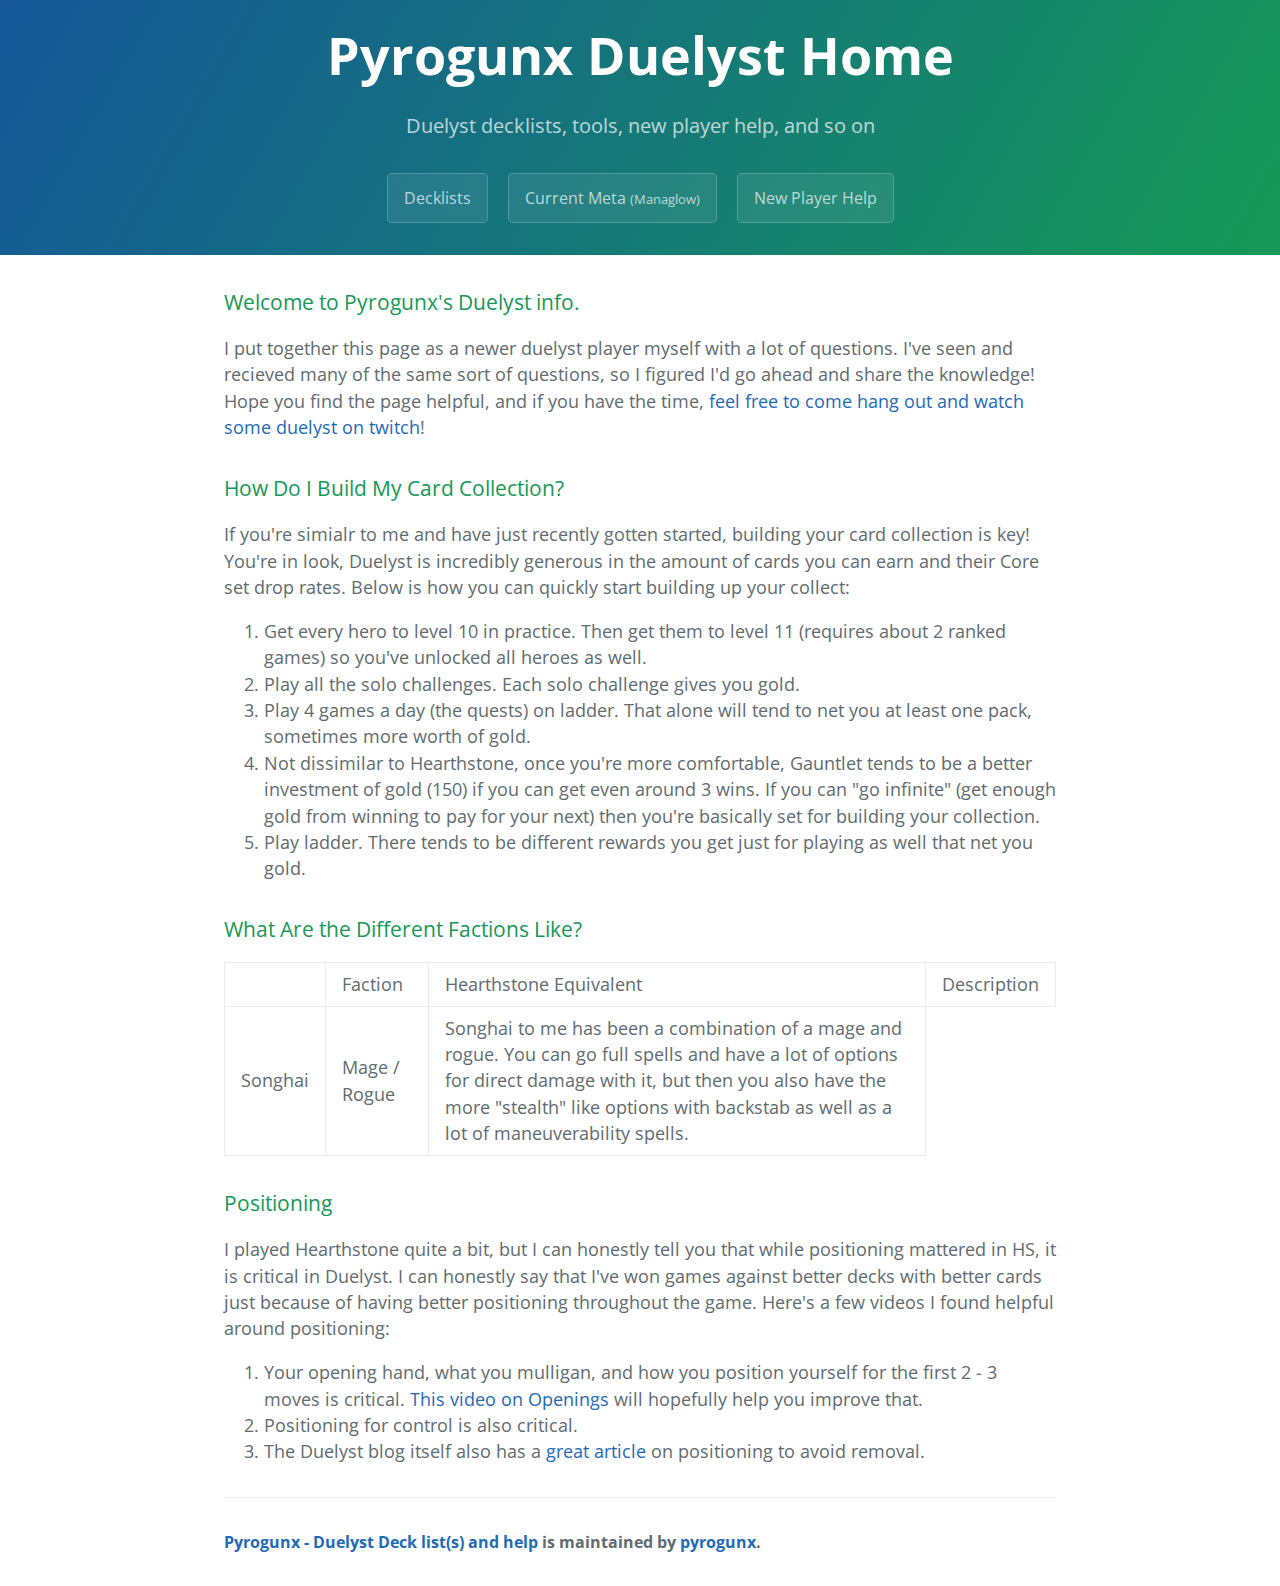
==== index.html @ 137aa5a1 "Update index.html" ====
<!DOCTYPE html>
<html lang="en-us">
  <head>
    <meta charset="UTF-8">
    <title>Duelyst Deck list(s) and Help | Pyrogunx</title>
    <meta name="viewport" content="width=device-width, initial-scale=1">
    <link rel="stylesheet" type="text/css" href="stylesheets/normalize.css" media="screen">
    <link href='https://fonts.googleapis.com/css?family=Open+Sans:400,700' rel='stylesheet' type='text/css'>
    <link rel="stylesheet" type="text/css" href="stylesheets/stylesheet.css" media="screen">
    <link rel="stylesheet" type="text/css" href="stylesheets/github-light.css" media="screen">
  </head>
  <body>
    <section class="page-header">
      <h1 class="project-name">Pyrogunx Duelyst Home</h1>
      <h2 class="project-tagline">Duelyst decklists, tools, new player help, and so on</h2>
      <div>
        <a href="/duelyst/" class="btn">Decklists</a>
        <a href="http://managlow.com/manaranks/" class="btn">Current Meta <small>(Managlow)</small></a>
        <a href="/new-player-help.html" class="btn">New Player Help</a>
      </div>
    </section>

    <section class="main-content">
      <h3>
<a id="welcome-to-github-pages" class="anchor" href="#welcome-to-github-pages" aria-hidden="true"><span aria-hidden="true" class="octicon octicon-link"></span></a>Welcome to Pyrogunx's Duelyst info.</h3>

<p>I put together this page as a newer duelyst player myself with a lot of questions. I've seen and recieved many of the same sort of questions, so I figured I'd go ahead and share the knowledge! Hope you find the page helpful, and if you have the time, <a href="http://www.twitch.tv/pyrogunx">feel free to come hang out and watch some duelyst on twitch</a>!</p>

<h3>
<a id="designer-templates" class="anchor" href="#designer-templates" aria-hidden="true"><span aria-hidden="true" class="octicon octicon-link"></span></a>How Do I Build My Card Collection?</h3>

<p>If you're simialr to me and have just recently gotten started, building your card collection is key! You're in look, Duelyst is incredibly generous in the amount of cards you can earn and their Core set drop rates. Below is how you can quickly start building up your collect:</p>
<ol>
  <li>Get every hero to level 10 in practice. Then get them to level 11 (requires about 2 ranked games) so you've unlocked all heroes as well.</li>
  <li>Play all the solo challenges. Each solo challenge gives you gold.</li>
  <li>Play 4 games a day (the quests) on ladder. That alone will tend to net you at least one pack, sometimes more worth of gold.</li>
  <li>Not dissimilar to Hearthstone, once you're more comfortable, Gauntlet tends to be a better investment of gold (150) if you can get even around 3 wins. If you can "go infinite" (get enough gold from winning to pay for your next) then you're basically set for building your collection.</li>
  <li>Play ladder. There tends to be different rewards you get just for playing as well that net you gold.</li>
</ol>

<h3>
<a id="creating-pages-manually" class="anchor" href="#creating-pages-manually" aria-hidden="true"><span aria-hidden="true" class="octicon octicon-link"></span></a>What Are the Different Factions Like?</h3>

<p>
<table>
  <th>
    <td>Faction</td>
    <td>Hearthstone Equivalent</td>
    <td>Description</td>
  </th>
  <tr>
    <td>Songhai</td>
    <td>Mage / Rogue</td>
    <td>Songhai to me has been a combination of a mage and rogue. You can go full spells and have a lot of options for direct damage with it, but then you also have the more "stealth" like options with backstab as well as a lot of maneuverability spells.</td>
  </tr>
  
</table>  
  
</p>

<h3>
<a id="authors-and-contributors" class="anchor" href="#authors-and-contributors" aria-hidden="true"><span aria-hidden="true" class="octicon octicon-link"></span></a>Positioning</h3>

<p>I played Hearthstone quite a bit, but I can honestly tell you that while positioning mattered in HS, it is critical in Duelyst. I can honestly say that I've won games against better decks with better cards just because of having better positioning throughout the game. Here's a few videos I found helpful around positioning:
<ol>
  <li>Your opening hand, what you mulligan, and how you position yourself for the first 2 - 3 moves is critical. <a href="https://www.youtube.com/watch?v=bjh1BRAqqIk">This video on Openings</a> will hopefully help you improve that.</li>
  <li>Positioning for control is also critical.</li>
  <li>The Duelyst blog itself also has a <a href="https://news.duelyst.com/positioning-202-conservative-combat/">great article</a> on positioning to avoid removal.</li>
</ol>
</p>
      <footer class="site-footer">
        <span class="site-footer-owner"><a href="https://github.com/pyrogunx/duelyst">Pyrogunx - Duelyst Deck list(s) and help</a> is maintained by <a href="https://github.com/pyrogunx">pyrogunx</a>.</span>
      </footer>

    </section>

  
  </body>
</html>
---- stylesheets/stylesheet.css ----
* {
  box-sizing: border-box; }

body {
  padding: 0;
  margin: 0;
  font-family: "Open Sans", "Helvetica Neue", Helvetica, Arial, sans-serif;
  font-size: 16px;
  line-height: 1.5;
  color: #606c71; }

a {
  color: #1e6bb8;
  text-decoration: none; }
  a:hover {
    text-decoration: underline; }

.btn {
  display: inline-block;
  margin-bottom: 1rem;
  color: rgba(255, 255, 255, 0.7);
  background-color: rgba(255, 255, 255, 0.08);
  border-color: rgba(255, 255, 255, 0.2);
  border-style: solid;
  border-width: 1px;
  border-radius: 0.3rem;
  transition: color 0.2s, background-color 0.2s, border-color 0.2s; }
  .btn + .btn {
    margin-left: 1rem; }

.btn:hover {
  color: rgba(255, 255, 255, 0.8);
  text-decoration: none;
  background-color: rgba(255, 255, 255, 0.2);
  border-color: rgba(255, 255, 255, 0.3); }

@media screen and (min-width: 64em) {
  .btn {
    padding: 0.75rem 1rem; } }

@media screen and (min-width: 42em) and (max-width: 64em) {
  .btn {
    padding: 0.6rem 0.9rem;
    font-size: 0.9rem; } }

@media screen and (max-width: 42em) {
  .btn {
    display: block;
    width: 100%;
    padding: 0.75rem;
    font-size: 0.9rem; }
    .btn + .btn {
      margin-top: 1rem;
      margin-left: 0; } }

.page-header {
  color: #fff;
  text-align: center;
  background-color: #159957;
  background-image: linear-gradient(120deg, #155799, #159957); }

@media screen and (min-width: 64em) {
  .page-header {
    padding: 1rem 6rem; } }

@media screen and (min-width: 42em) and (max-width: 64em) {
  .page-header {
    padding: 3rem 4rem; } }

@media screen and (max-width: 42em) {
  .page-header {
    padding: 2rem 1rem; } }

.project-name {
  margin-top: 0;
  margin-bottom: 0.1rem; }

@media screen and (min-width: 64em) {
  .project-name {
    font-size: 3.25rem; } }

@media screen and (min-width: 42em) and (max-width: 64em) {
  .project-name {
    font-size: 2.25rem; } }

@media screen and (max-width: 42em) {
  .project-name {
    font-size: 1.75rem; } }

.project-tagline {
  margin-bottom: 2rem;
  font-weight: normal;
  opacity: 0.7; }

@media screen and (min-width: 64em) {
  .project-tagline {
    font-size: 1.25rem; } }

@media screen and (min-width: 42em) and (max-width: 64em) {
  .project-tagline {
    font-size: 1.15rem; } }

@media screen and (max-width: 42em) {
  .project-tagline {
    font-size: 1rem; } }

.main-content :first-child {
  margin-top: 0; }
.main-content img {
  max-width: 100%; }
.main-content h1, .main-content h2, .main-content h3, .main-content h4, .main-content h5, .main-content h6 {
  margin-top: 2rem;
  margin-bottom: 1rem;
  font-weight: normal;
  color: #159957; }
.main-content p {
  margin-bottom: 1em; }
.main-content code {
  padding: 2px 4px;
  font-family: Consolas, "Liberation Mono", Menlo, Courier, monospace;
  font-size: 0.9rem;
  color: #383e41;
  background-color: #f3f6fa;
  border-radius: 0.3rem; }
.main-content pre {
  padding: 0.8rem;
  margin-top: 0;
  margin-bottom: 1rem;
  font: 1rem Consolas, "Liberation Mono", Menlo, Courier, monospace;
  color: #567482;
  word-wrap: normal;
  background-color: #f3f6fa;
  border: solid 1px #dce6f0;
  border-radius: 0.3rem; }
  .main-content pre > code {
    padding: 0;
    margin: 0;
    font-size: 0.9rem;
    color: #567482;
    word-break: normal;
    white-space: pre;
    background: transparent;
    border: 0; }
.main-content .highlight {
  margin-bottom: 1rem; }
  .main-content .highlight pre {
    margin-bottom: 0;
    word-break: normal; }
.main-content .highlight pre, .main-content pre {
  padding: 0.8rem;
  overflow: auto;
  font-size: 0.9rem;
  line-height: 1.45;
  border-radius: 0.3rem; }
.main-content pre code, .main-content pre tt {
  display: inline;
  max-width: initial;
  padding: 0;
  margin: 0;
  overflow: initial;
  line-height: inherit;
  word-wrap: normal;
  background-color: transparent;
  border: 0; }
  .main-content pre code:before, .main-content pre code:after, .main-content pre tt:before, .main-content pre tt:after {
    content: normal; }
.main-content ul, .main-content ol {
  margin-top: 0; }
.main-content blockquote {
  padding: 0 1rem;
  margin-left: 0;
  color: #819198;
  border-left: 0.3rem solid #dce6f0; }
  .main-content blockquote > :first-child {
    margin-top: 0; }
  .main-content blockquote > :last-child {
    margin-bottom: 0; }
.main-content table {
  display: block;
  width: 100%;
  overflow: auto;
  word-break: normal;
  word-break: keep-all; }
  .main-content table th {
    font-weight: bold; }
  .main-content table th, .main-content table td {
    padding: 0.5rem 1rem;
    border: 1px solid #e9ebec; }
.main-content dl {
  padding: 0; }
  .main-content dl dt {
    padding: 0;
    margin-top: 1rem;
    font-size: 1rem;
    font-weight: bold; }
  .main-content dl dd {
    padding: 0;
    margin-bottom: 1rem; }
.main-content hr {
  height: 2px;
  padding: 0;
  margin: 1rem 0;
  background-color: #eff0f1;
  border: 0; }

@media screen and (min-width: 64em) {
  .main-content {
    max-width: 64rem;
    padding: 2rem 6rem;
    margin: 0 auto;
    font-size: 1.1rem; } }

@media screen and (min-width: 42em) and (max-width: 64em) {
  .main-content {
    padding: 2rem 4rem;
    font-size: 1.1rem; } }

@media screen and (max-width: 42em) {
  .main-content {
    padding: 2rem 1rem;
    font-size: 1rem; } }

.site-footer {
  padding-top: 2rem;
  margin-top: 2rem;
  border-top: solid 1px #eff0f1; }

.site-footer-owner {
  display: block;
  font-weight: bold; }

.site-footer-credits {
  color: #819198; }

@media screen and (min-width: 64em) {
  .site-footer {
    font-size: 1rem; } }

@media screen and (min-width: 42em) and (max-width: 64em) {
  .site-footer {
    font-size: 1rem; } }

@media screen and (max-width: 42em) {
  .site-footer {
    font-size: 0.9rem; } }
---- stylesheets/github-light.css ----
/*
The MIT License (MIT)

Copyright (c) 2016 GitHub, Inc.

Permission is hereby granted, free of charge, to any person obtaining a copy
of this software and associated documentation files (the "Software"), to deal
in the Software without restriction, including without limitation the rights
to use, copy, modify, merge, publish, distribute, sublicense, and/or sell
copies of the Software, and to permit persons to whom the Software is
furnished to do so, subject to the following conditions:

The above copyright notice and this permission notice shall be included in all
copies or substantial portions of the Software.

THE SOFTWARE IS PROVIDED "AS IS", WITHOUT WARRANTY OF ANY KIND, EXPRESS OR
IMPLIED, INCLUDING BUT NOT LIMITED TO THE WARRANTIES OF MERCHANTABILITY,
FITNESS FOR A PARTICULAR PURPOSE AND NONINFRINGEMENT. IN NO EVENT SHALL THE
AUTHORS OR COPYRIGHT HOLDERS BE LIABLE FOR ANY CLAIM, DAMAGES OR OTHER
LIABILITY, WHETHER IN AN ACTION OF CONTRACT, TORT OR OTHERWISE, ARISING FROM,
OUT OF OR IN CONNECTION WITH THE SOFTWARE OR THE USE OR OTHER DEALINGS IN THE
SOFTWARE.

*/

.pl-c /* comment */ {
  color: #969896;
}

.pl-c1 /* constant, variable.other.constant, support, meta.property-name, support.constant, support.variable, meta.module-reference, markup.raw, meta.diff.header */,
.pl-s .pl-v /* string variable */ {
  color: #0086b3;
}

.pl-e /* entity */,
.pl-en /* entity.name */ {
  color: #795da3;
}

.pl-smi /* variable.parameter.function, storage.modifier.package, storage.modifier.import, storage.type.java, variable.other */,
.pl-s .pl-s1 /* string source */ {
  color: #333;
}

.pl-ent /* entity.name.tag */ {
  color: #63a35c;
}

.pl-k /* keyword, storage, storage.type */ {
  color: #a71d5d;
}

.pl-s /* string */,
.pl-pds /* punctuation.definition.string, string.regexp.character-class */,
.pl-s .pl-pse .pl-s1 /* string punctuation.section.embedded source */,
.pl-sr /* string.regexp */,
.pl-sr .pl-cce /* string.regexp constant.character.escape */,
.pl-sr .pl-sre /* string.regexp source.ruby.embedded */,
.pl-sr .pl-sra /* string.regexp string.regexp.arbitrary-repitition */ {
  color: #183691;
}

.pl-v /* variable */ {
  color: #ed6a43;
}

.pl-id /* invalid.deprecated */ {
  color: #b52a1d;
}

.pl-ii /* invalid.illegal */ {
  color: #f8f8f8;
  background-color: #b52a1d;
}

.pl-sr .pl-cce /* string.regexp constant.character.escape */ {
  font-weight: bold;
  color: #63a35c;
}

.pl-ml /* markup.list */ {
  color: #693a17;
}

.pl-mh /* markup.heading */,
.pl-mh .pl-en /* markup.heading entity.name */,
.pl-ms /* meta.separator */ {
  font-weight: bold;
  color: #1d3e81;
}

.pl-mq /* markup.quote */ {
  color: #008080;
}

.pl-mi /* markup.italic */ {
  font-style: italic;
  color: #333;
}

.pl-mb /* markup.bold */ {
  font-weight: bold;
  color: #333;
}

.pl-md /* markup.deleted, meta.diff.header.from-file */ {
  color: #bd2c00;
  background-color: #ffecec;
}

.pl-mi1 /* markup.inserted, meta.diff.header.to-file */ {
  color: #55a532;
  background-color: #eaffea;
}

.pl-mdr /* meta.diff.range */ {
  font-weight: bold;
  color: #795da3;
}

.pl-mo /* meta.output */ {
  color: #1d3e81;
}
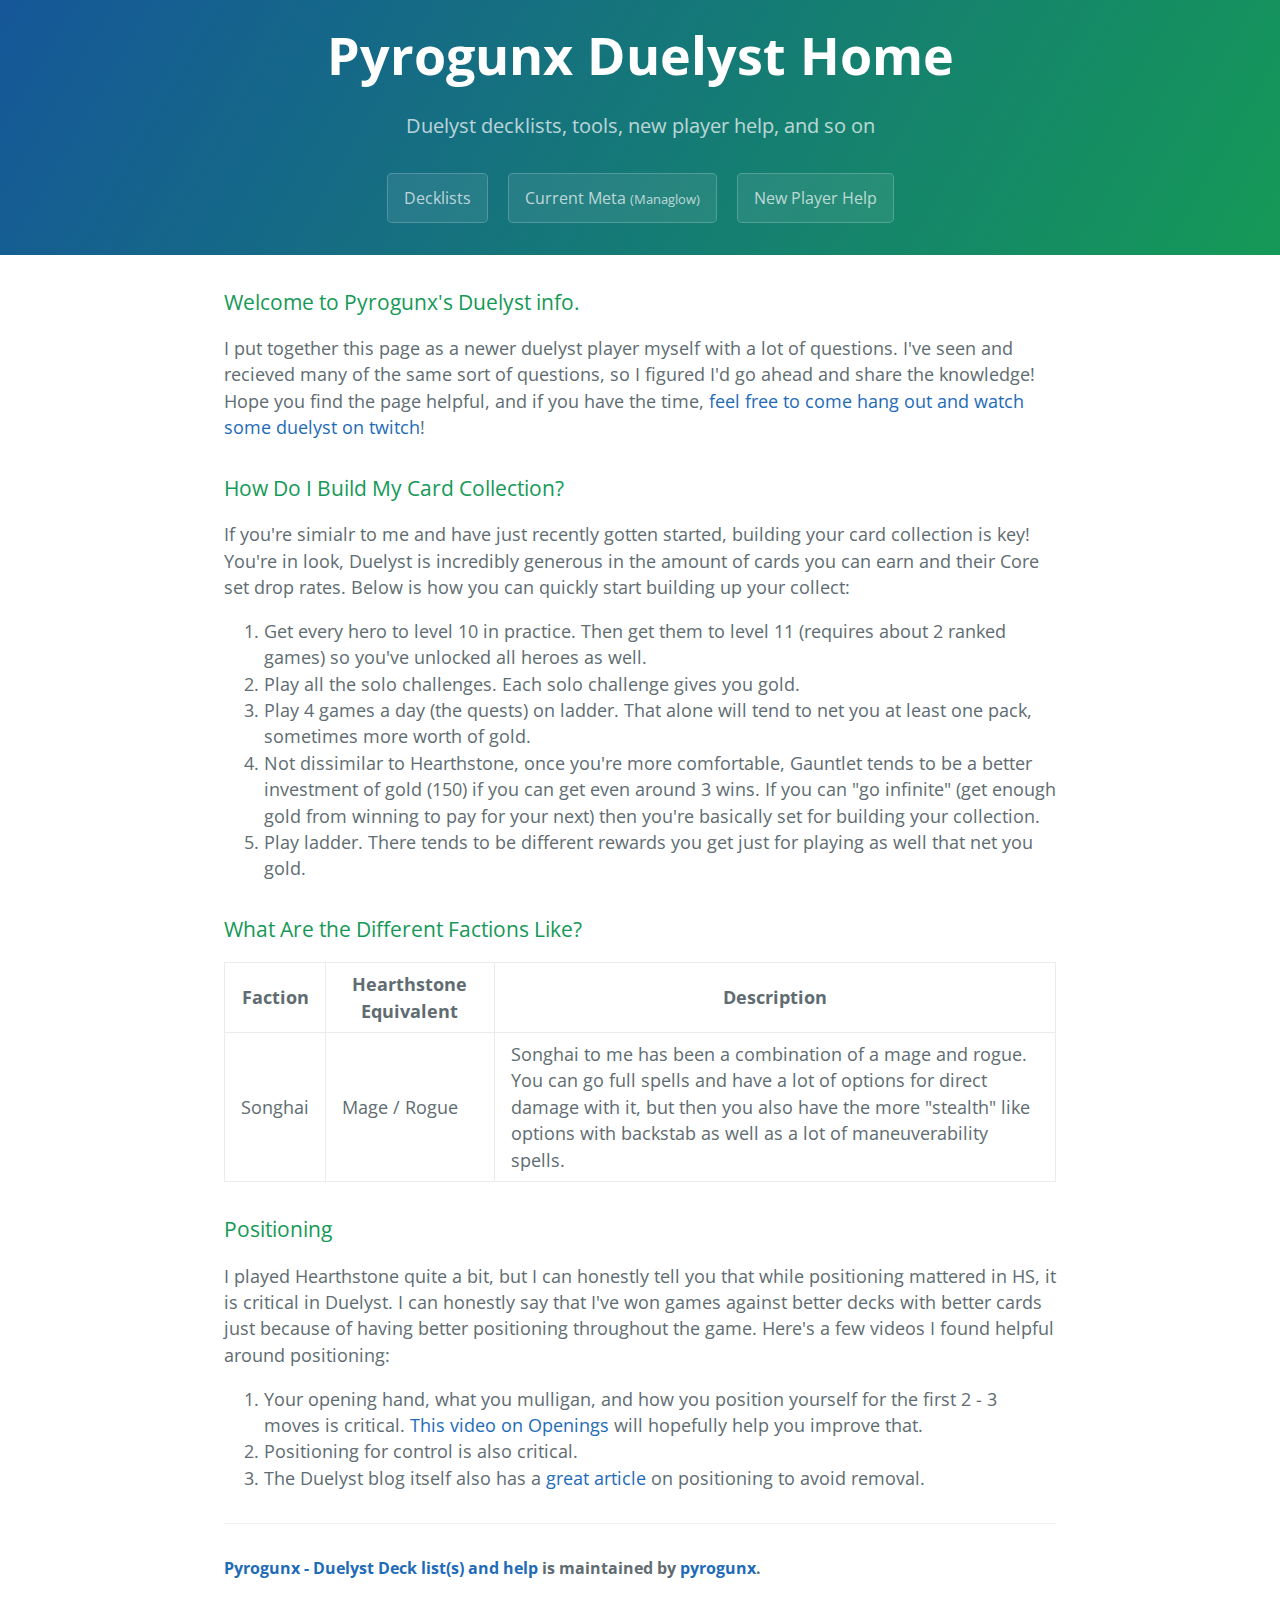
==== commit 0b46d0bb: "Update index.html" ====
--- a/index.html
+++ b/index.html
@@ -43,11 +43,11 @@
 
 <p>
 <table>
-  <th>
-    <td>Faction</td>
-    <td>Hearthstone Equivalent</td>
-    <td>Description</td>
-  </th>
+  <tr>
+    <th>Faction</th>
+    <th>Hearthstone Equivalent</th>
+    <th>Description</th>
+  </tr>
   <tr>
     <td>Songhai</td>
     <td>Mage / Rogue</td>
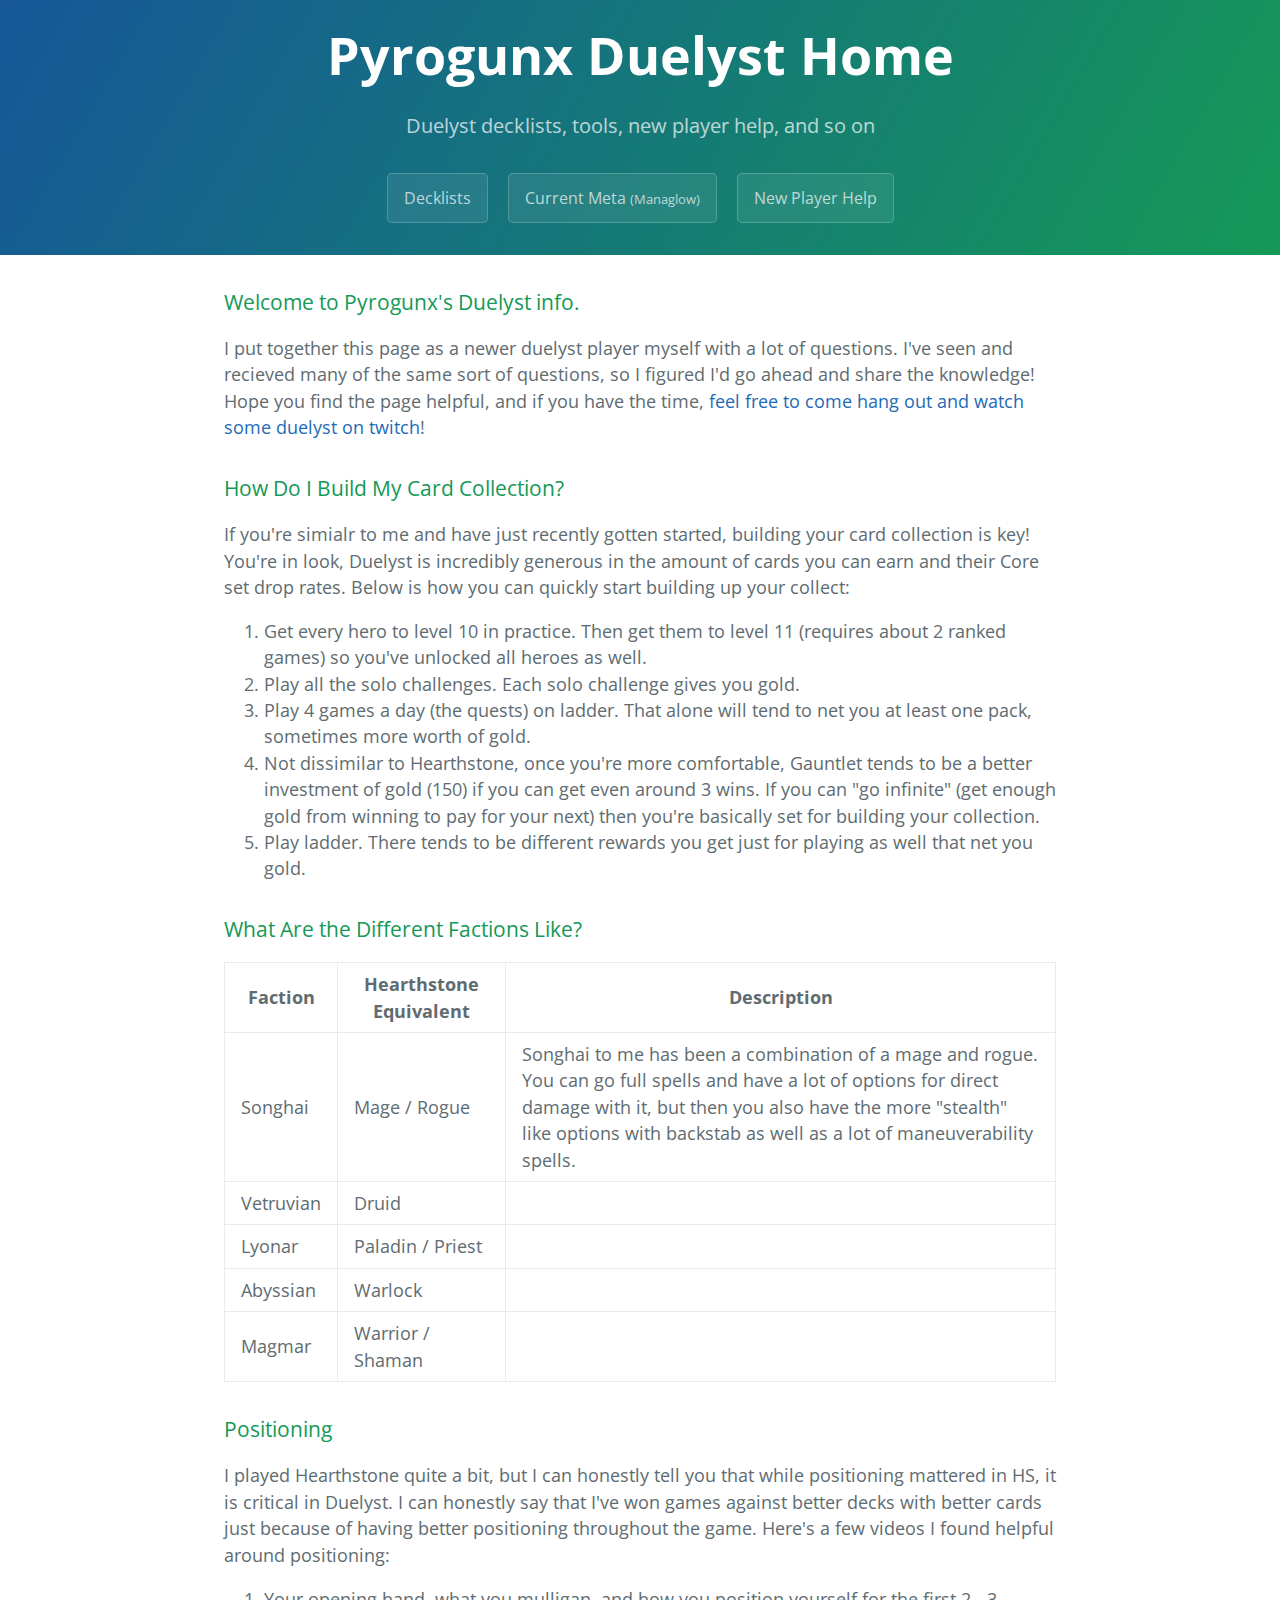
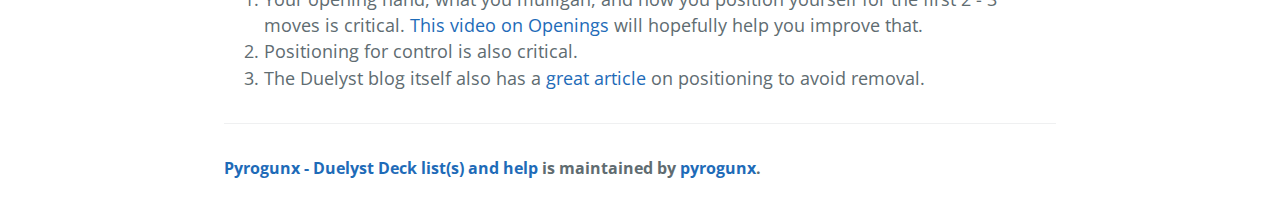
==== commit 96c340f6: "Update index.html" ====
--- a/index.html
+++ b/index.html
@@ -53,7 +53,26 @@
     <td>Mage / Rogue</td>
     <td>Songhai to me has been a combination of a mage and rogue. You can go full spells and have a lot of options for direct damage with it, but then you also have the more "stealth" like options with backstab as well as a lot of maneuverability spells.</td>
   </tr>
-  
+  <tr>
+    <td>Vetruvian</td>
+    <td>Druid</td>
+    <td></td>
+  </tr>
+  <tr>
+    <td>Lyonar</td>
+    <td>Paladin / Priest</td>
+    <td></td>
+  </tr>
+  <tr>
+    <td>Abyssian</td>
+    <td>Warlock</td>
+    <td></td>
+  </tr>
+  <tr>
+    <td>Magmar</td>
+    <td>Warrior / Shaman</td>
+    <td></td>
+  </tr>
 </table>  
   
 </p>
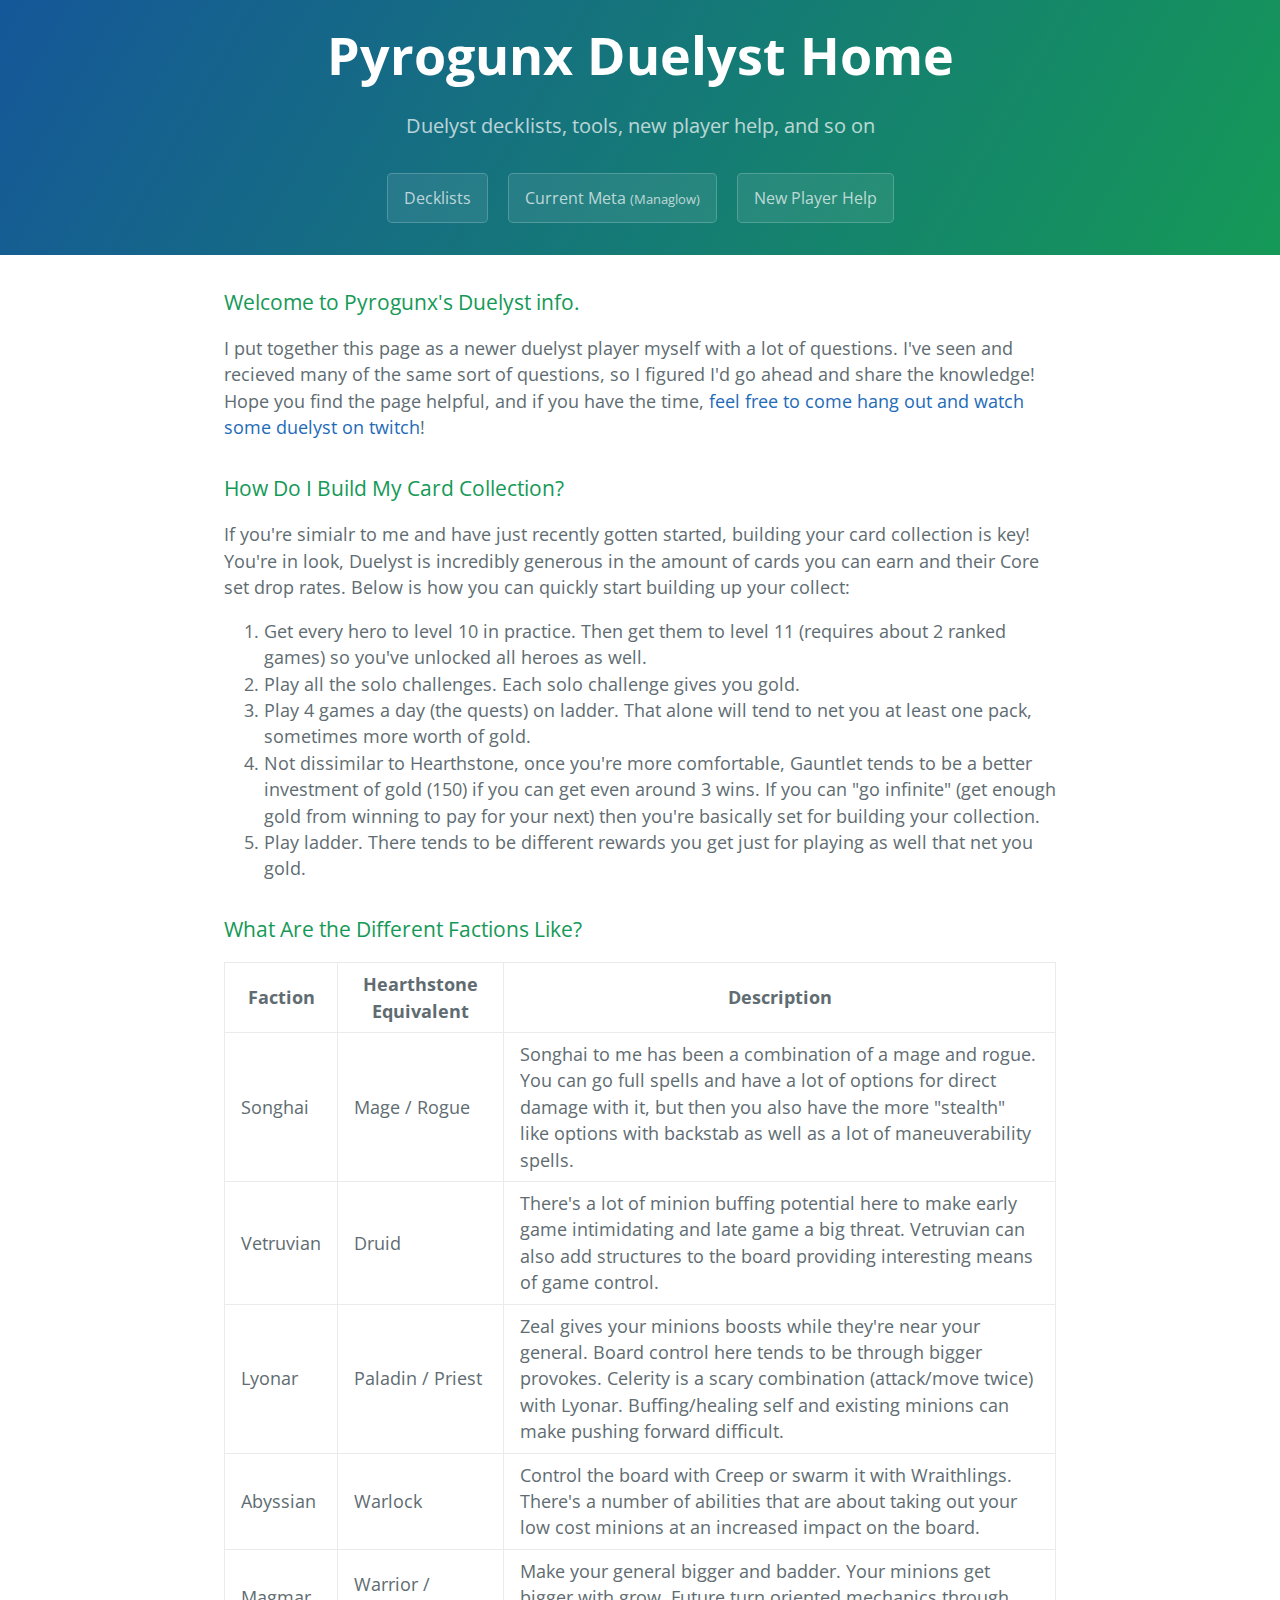
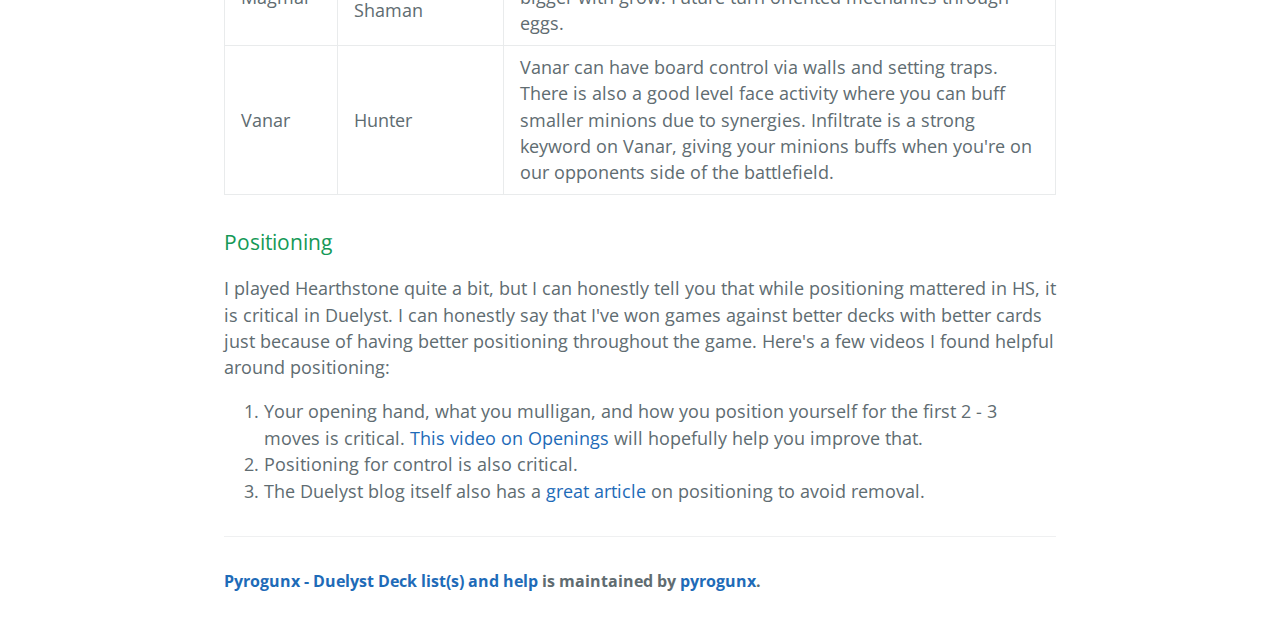
==== commit 7f32c66c: "Update index.html" ====
--- a/index.html
+++ b/index.html
@@ -56,22 +56,27 @@
   <tr>
     <td>Vetruvian</td>
     <td>Druid</td>
-    <td></td>
+    <td>There's a lot of minion buffing potential here to make early game intimidating and late game a big threat. Vetruvian can also add structures to the board providing interesting means of game control.</td>
   </tr>
   <tr>
     <td>Lyonar</td>
     <td>Paladin / Priest</td>
-    <td></td>
+    <td>Zeal gives your minions boosts while they're near your general. Board control here tends to be through bigger provokes. Celerity is a scary combination (attack/move twice) with Lyonar. Buffing/healing self and existing minions can make pushing forward difficult.</td>
   </tr>
   <tr>
     <td>Abyssian</td>
     <td>Warlock</td>
-    <td></td>
+    <td>Control the board with Creep or swarm it with Wraithlings. There's a number of abilities that are about taking out your low cost minions at an increased impact on the board.</td>
   </tr>
   <tr>
     <td>Magmar</td>
     <td>Warrior / Shaman</td>
-    <td></td>
+    <td>Make your general bigger and badder. Your minions get bigger with grow. Future turn oriented mechanics through eggs.</td>
+  </tr>
+  <tr>
+    <td>Vanar</td>
+    <td>Hunter</td>
+    <td>Vanar can have board control via walls and setting traps. There is also a good level face activity where you can buff smaller minions due to synergies. Infiltrate is a strong keyword on Vanar, giving your minions buffs when you're on our opponents side of the battlefield.</td>
   </tr>
 </table>  
   
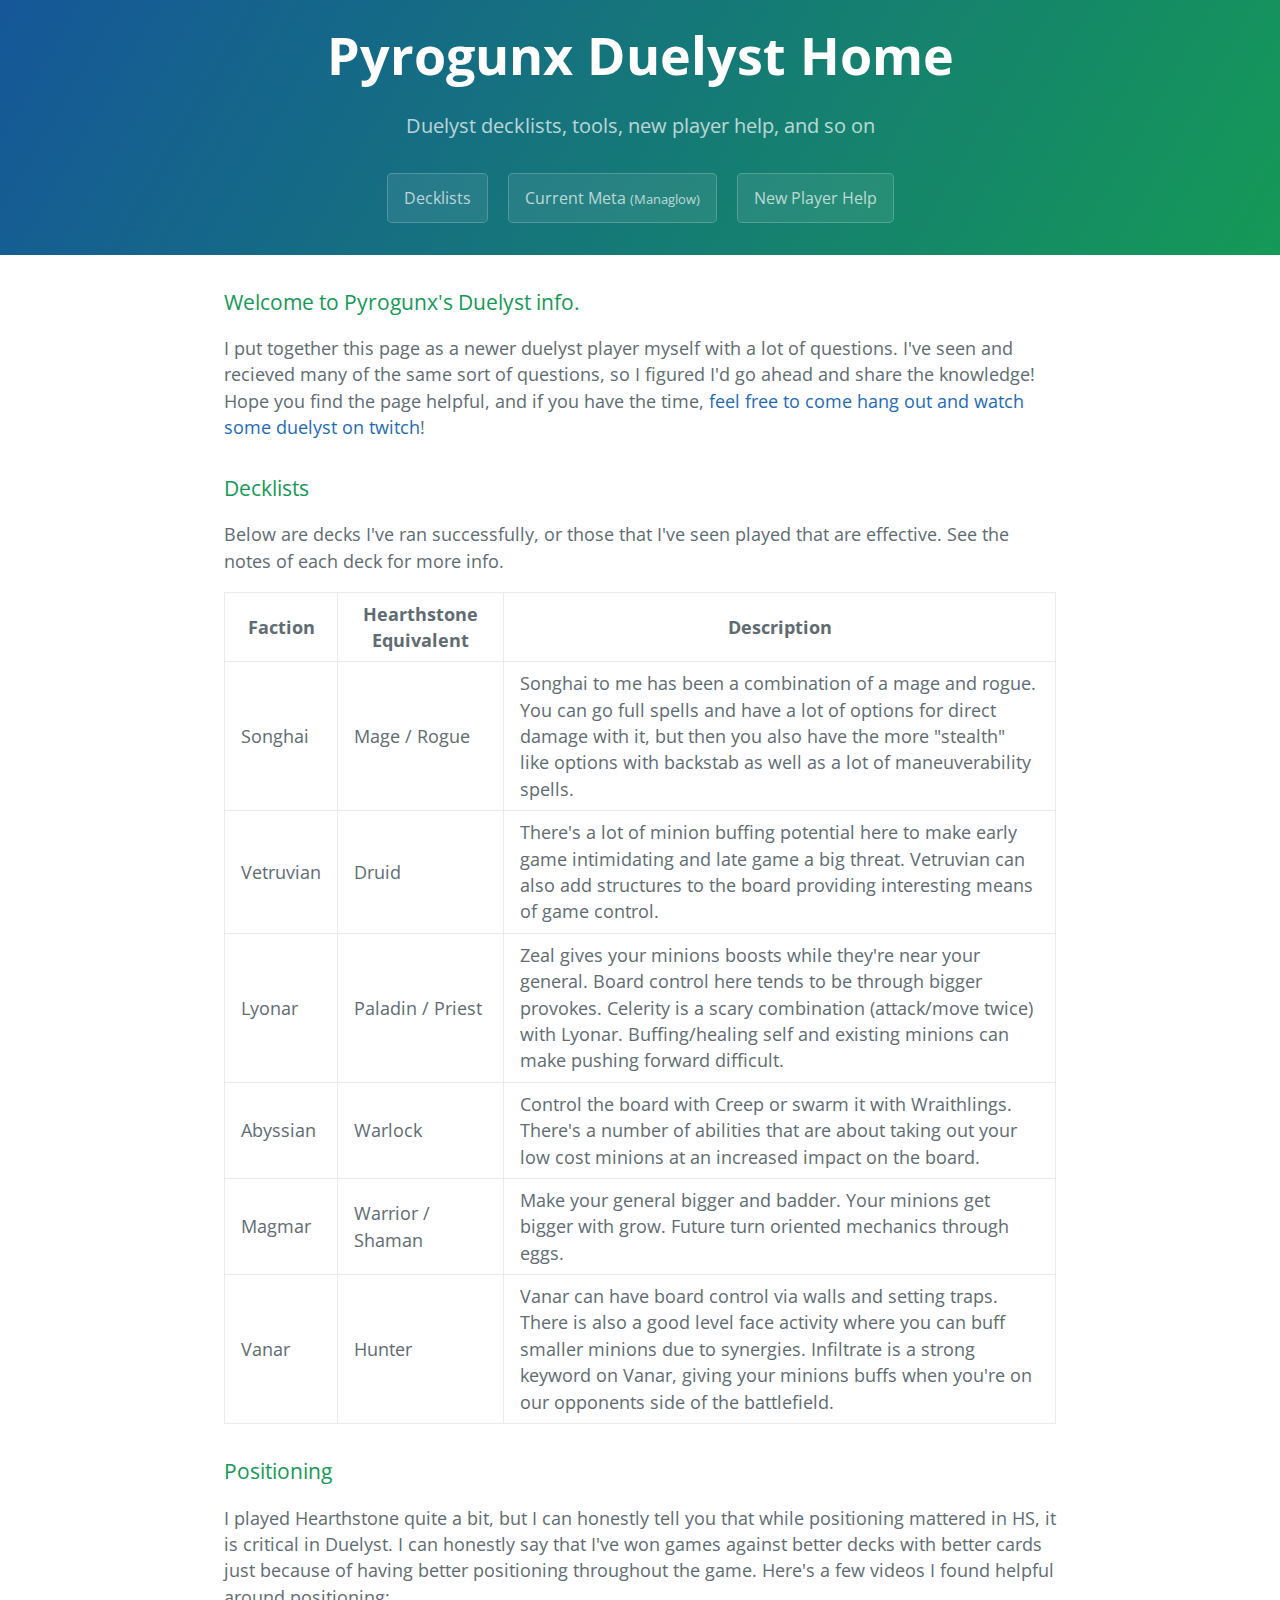
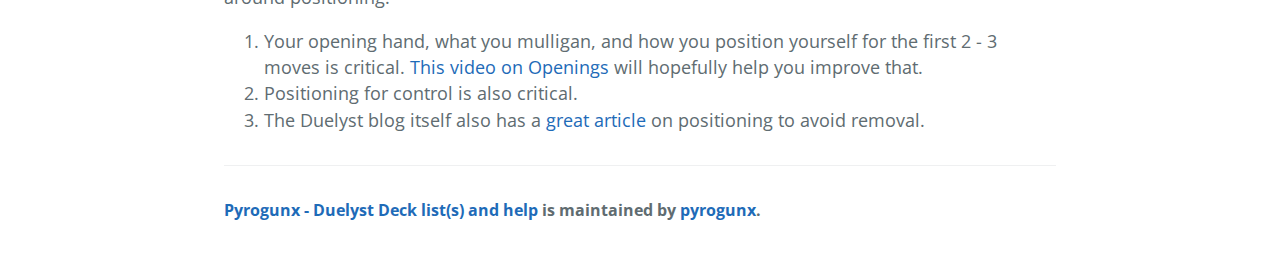
==== commit d6a405df: "Update index.html" ====
--- a/index.html
+++ b/index.html
@@ -27,21 +27,10 @@
 <p>I put together this page as a newer duelyst player myself with a lot of questions. I've seen and recieved many of the same sort of questions, so I figured I'd go ahead and share the knowledge! Hope you find the page helpful, and if you have the time, <a href="http://www.twitch.tv/pyrogunx">feel free to come hang out and watch some duelyst on twitch</a>!</p>
 
 <h3>
-<a id="designer-templates" class="anchor" href="#designer-templates" aria-hidden="true"><span aria-hidden="true" class="octicon octicon-link"></span></a>How Do I Build My Card Collection?</h3>
-
-<p>If you're simialr to me and have just recently gotten started, building your card collection is key! You're in look, Duelyst is incredibly generous in the amount of cards you can earn and their Core set drop rates. Below is how you can quickly start building up your collect:</p>
-<ol>
-  <li>Get every hero to level 10 in practice. Then get them to level 11 (requires about 2 ranked games) so you've unlocked all heroes as well.</li>
-  <li>Play all the solo challenges. Each solo challenge gives you gold.</li>
-  <li>Play 4 games a day (the quests) on ladder. That alone will tend to net you at least one pack, sometimes more worth of gold.</li>
-  <li>Not dissimilar to Hearthstone, once you're more comfortable, Gauntlet tends to be a better investment of gold (150) if you can get even around 3 wins. If you can "go infinite" (get enough gold from winning to pay for your next) then you're basically set for building your collection.</li>
-  <li>Play ladder. There tends to be different rewards you get just for playing as well that net you gold.</li>
-</ol>
-
-<h3>
-<a id="creating-pages-manually" class="anchor" href="#creating-pages-manually" aria-hidden="true"><span aria-hidden="true" class="octicon octicon-link"></span></a>What Are the Different Factions Like?</h3>
+<a id="designer-templates" class="anchor" href="#designer-templates" aria-hidden="true"><span aria-hidden="true" class="octicon octicon-link"></span></a>Decklists</h3>
 
 <p>
+  Below are decks I've ran successfully, or those that I've seen played that are effective. See the notes of each deck for more info.
 <table>
   <tr>
     <th>Faction</th>
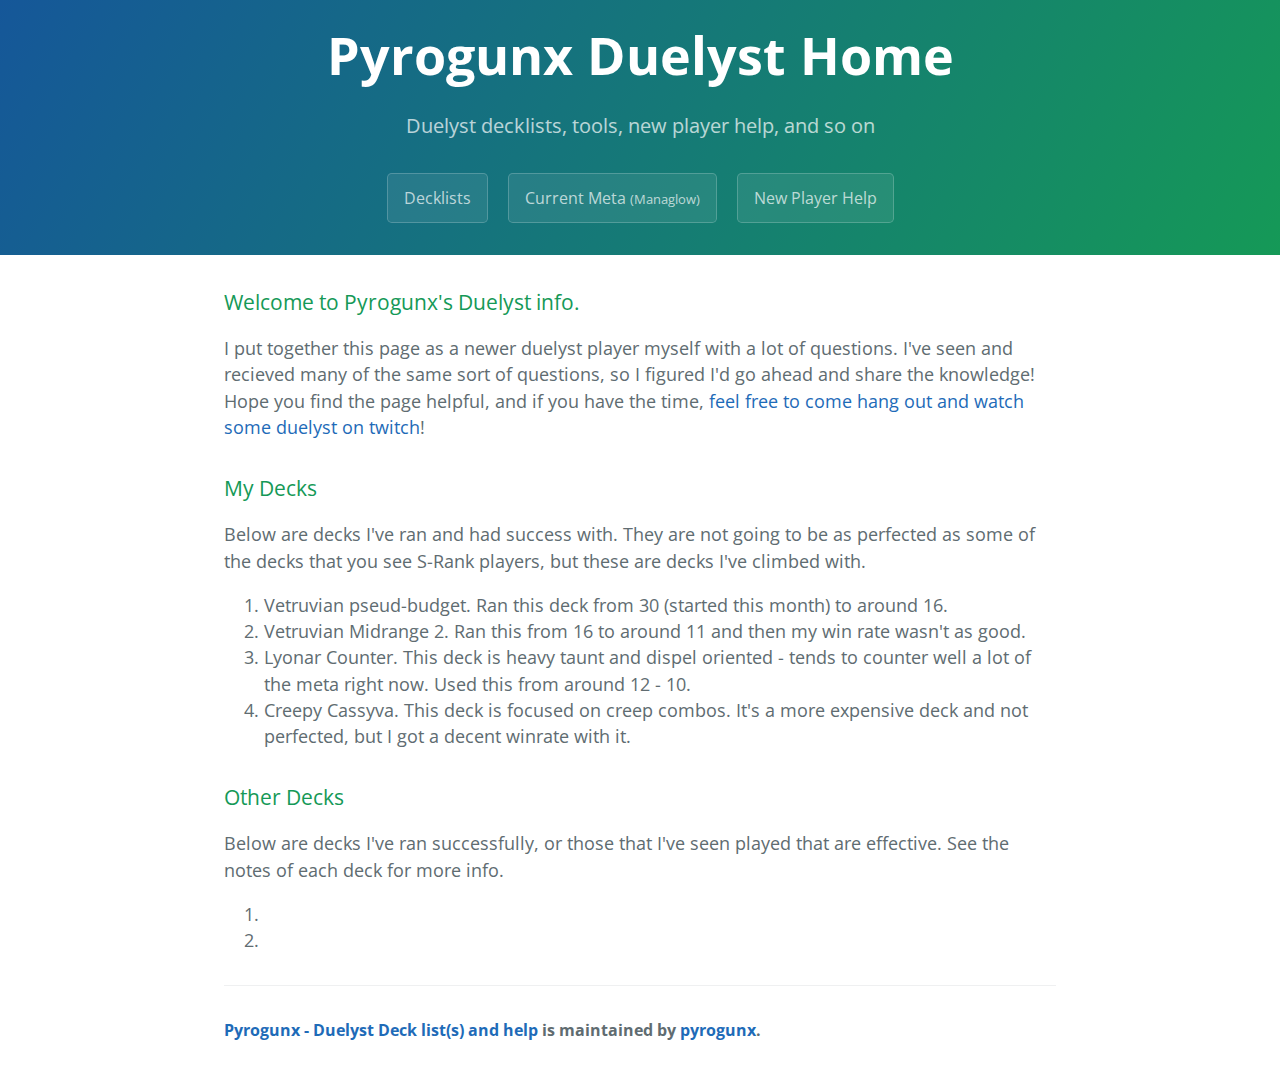
==== commit d0f4e71f: "Update index.html" ====
--- a/index.html
+++ b/index.html
@@ -16,7 +16,7 @@
       <div>
         <a href="/duelyst/" class="btn">Decklists</a>
         <a href="http://managlow.com/manaranks/" class="btn">Current Meta <small>(Managlow)</small></a>
-        <a href="/new-player-help.html" class="btn">New Player Help</a>
+        <a href="/duelyst/new-player-help.html" class="btn">New Player Help</a>
       </div>
     </section>
 
@@ -27,59 +27,29 @@
 <p>I put together this page as a newer duelyst player myself with a lot of questions. I've seen and recieved many of the same sort of questions, so I figured I'd go ahead and share the knowledge! Hope you find the page helpful, and if you have the time, <a href="http://www.twitch.tv/pyrogunx">feel free to come hang out and watch some duelyst on twitch</a>!</p>
 
 <h3>
-<a id="designer-templates" class="anchor" href="#designer-templates" aria-hidden="true"><span aria-hidden="true" class="octicon octicon-link"></span></a>Decklists</h3>
+<a id="designer-templates" class="anchor" href="#designer-templates" aria-hidden="true"><span aria-hidden="true" class="octicon octicon-link"></span></a>My Decks</h3>
 
 <p>
-  Below are decks I've ran successfully, or those that I've seen played that are effective. See the notes of each deck for more info.
-<table>
-  <tr>
-    <th>Faction</th>
-    <th>Hearthstone Equivalent</th>
-    <th>Description</th>
-  </tr>
-  <tr>
-    <td>Songhai</td>
-    <td>Mage / Rogue</td>
-    <td>Songhai to me has been a combination of a mage and rogue. You can go full spells and have a lot of options for direct damage with it, but then you also have the more "stealth" like options with backstab as well as a lot of maneuverability spells.</td>
-  </tr>
-  <tr>
-    <td>Vetruvian</td>
-    <td>Druid</td>
-    <td>There's a lot of minion buffing potential here to make early game intimidating and late game a big threat. Vetruvian can also add structures to the board providing interesting means of game control.</td>
-  </tr>
-  <tr>
-    <td>Lyonar</td>
-    <td>Paladin / Priest</td>
-    <td>Zeal gives your minions boosts while they're near your general. Board control here tends to be through bigger provokes. Celerity is a scary combination (attack/move twice) with Lyonar. Buffing/healing self and existing minions can make pushing forward difficult.</td>
-  </tr>
-  <tr>
-    <td>Abyssian</td>
-    <td>Warlock</td>
-    <td>Control the board with Creep or swarm it with Wraithlings. There's a number of abilities that are about taking out your low cost minions at an increased impact on the board.</td>
-  </tr>
-  <tr>
-    <td>Magmar</td>
-    <td>Warrior / Shaman</td>
-    <td>Make your general bigger and badder. Your minions get bigger with grow. Future turn oriented mechanics through eggs.</td>
-  </tr>
-  <tr>
-    <td>Vanar</td>
-    <td>Hunter</td>
-    <td>Vanar can have board control via walls and setting traps. There is also a good level face activity where you can buff smaller minions due to synergies. Infiltrate is a strong keyword on Vanar, giving your minions buffs when you're on our opponents side of the battlefield.</td>
-  </tr>
-</table>  
+  Below are decks I've ran and had success with. They are not going to be as perfected as some of the decks that you see S-Rank players, but these are decks I've climbed with.
+<ol>
+  <li>Vetruvian pseud-budget. Ran this deck from 30 (started this month) to around 16.</li>
+  <li>Vetruvian Midrange 2. Ran this from 16 to around 11 and then my win rate wasn't as good.</li>
+  <li>Lyonar Counter. This deck is heavy taunt and dispel oriented - tends to counter well a lot of the meta right now. Used this from around 12 - 10.</li>
+  <li>Creepy Cassyva. This deck is focused on creep combos. It's a more expensive deck and not perfected, but I got a decent winrate with it.</li>
+</ol>
   
 </p>
 
 <h3>
-<a id="authors-and-contributors" class="anchor" href="#authors-and-contributors" aria-hidden="true"><span aria-hidden="true" class="octicon octicon-link"></span></a>Positioning</h3>
+<a id="designer-templates" class="anchor" href="#designer-templates" aria-hidden="true"><span aria-hidden="true" class="octicon octicon-link"></span></a>Other Decks</h3>
 
-<p>I played Hearthstone quite a bit, but I can honestly tell you that while positioning mattered in HS, it is critical in Duelyst. I can honestly say that I've won games against better decks with better cards just because of having better positioning throughout the game. Here's a few videos I found helpful around positioning:
+<p>
+  Below are decks I've ran successfully, or those that I've seen played that are effective. See the notes of each deck for more info.
 <ol>
-  <li>Your opening hand, what you mulligan, and how you position yourself for the first 2 - 3 moves is critical. <a href="https://www.youtube.com/watch?v=bjh1BRAqqIk">This video on Openings</a> will hopefully help you improve that.</li>
-  <li>Positioning for control is also critical.</li>
-  <li>The Duelyst blog itself also has a <a href="https://news.duelyst.com/positioning-202-conservative-combat/">great article</a> on positioning to avoid removal.</li>
+  <li></li>
+  <li></li>
 </ol>
+  
 </p>
       <footer class="site-footer">
         <span class="site-footer-owner"><a href="https://github.com/pyrogunx/duelyst">Pyrogunx - Duelyst Deck list(s) and help</a> is maintained by <a href="https://github.com/pyrogunx">pyrogunx</a>.</span>
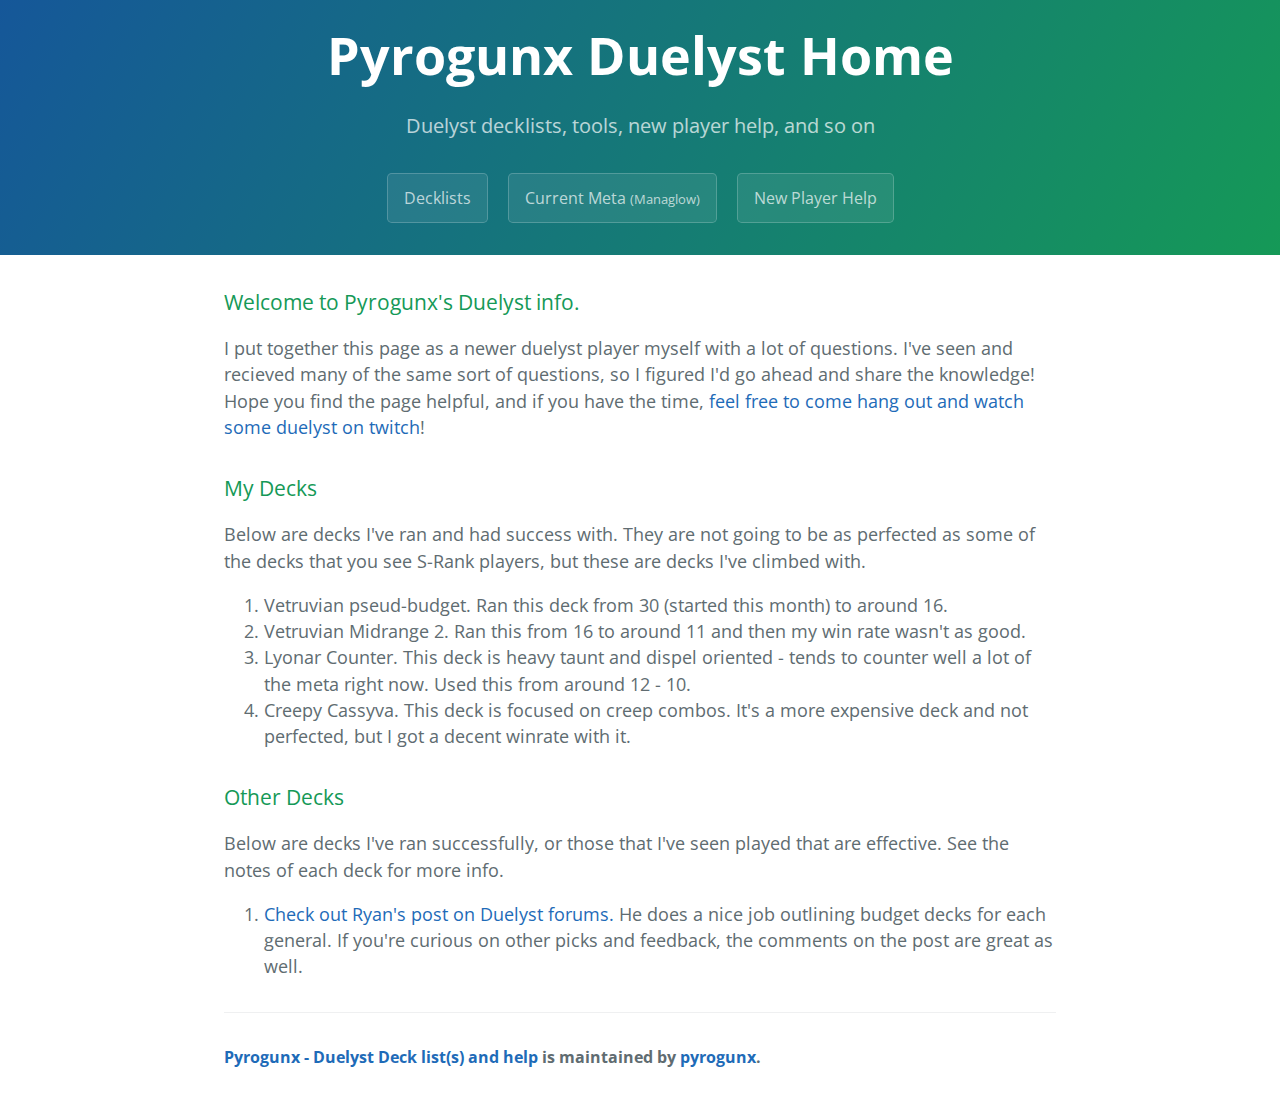
==== commit 9f5a1c5a: "Update index.html" ====
--- a/index.html
+++ b/index.html
@@ -46,8 +46,7 @@
 <p>
   Below are decks I've ran successfully, or those that I've seen played that are effective. See the notes of each deck for more info.
 <ol>
-  <li></li>
-  <li></li>
+  <li><a href="https://forums.duelyst.com/t/ryanhs-decks-for-every-general-shimzar/3288">Check out Ryan's post on Duelyst forums.</a> He does a nice job outlining budget decks for each general. If you're curious on other picks and feedback, the comments on the post are great as well.</li>
 </ol>
   
 </p>
